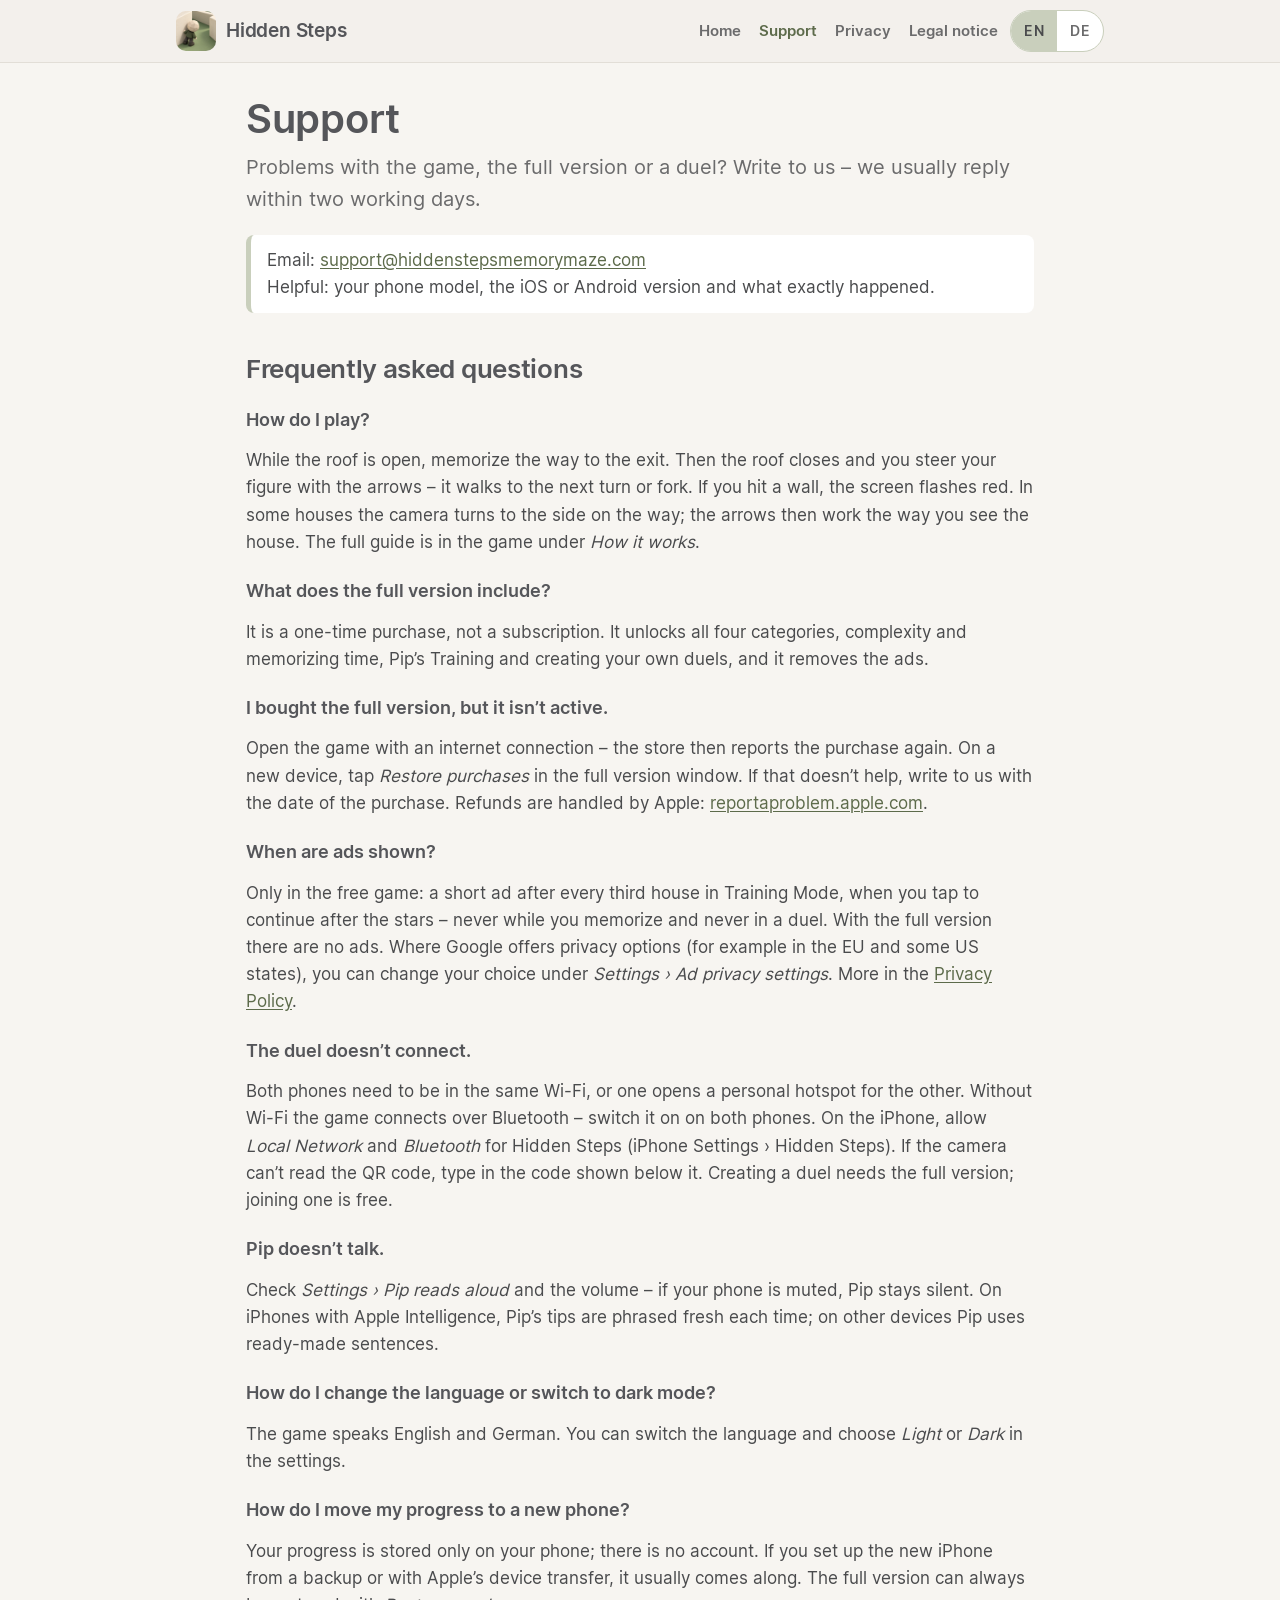
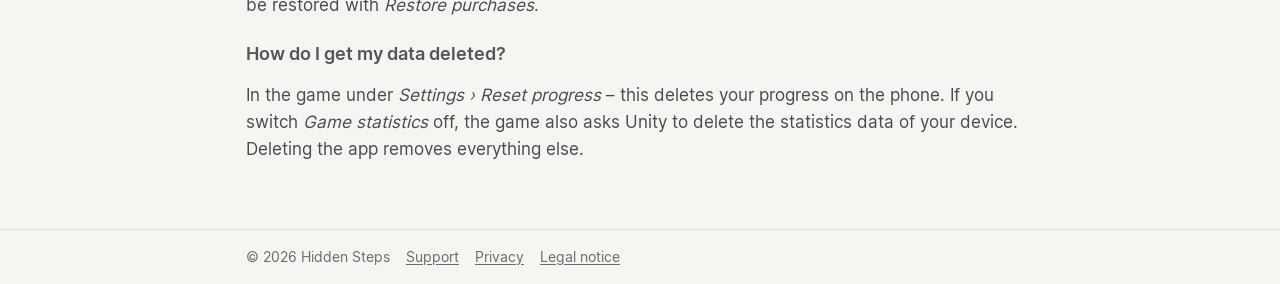
==== help.html @ 1e056431 "Webseite Hidden Steps: Englisch und Deutsch, Support, Datenschutz, Impressum Co-Authored-By: Claude " ====
<!doctype html>
<html lang="en">
<head>
  <meta charset="utf-8">
  <meta name="viewport" content="width=device-width, initial-scale=1">
  <title>Support – Hidden Steps</title>
  <link rel="alternate" hreflang="en" href="https://hiddenstepsmemorymaze.com/help.html">
  <link rel="alternate" hreflang="de" href="https://hiddenstepsmemorymaze.com/support.html">
  <link rel="alternate" hreflang="x-default" href="https://hiddenstepsmemorymaze.com/help.html">
  <link rel="icon" href="assets/favicon.png">
  <link rel="apple-touch-icon" href="assets/apple-touch-icon.png">
  <link rel="stylesheet" href="assets/style.css">
</head>
<body>
  <header class="top">
    <div class="top__inner">
      <a class="top__brand" href="./"><img src="assets/icon.png" alt="">Hidden Steps</a>
      <nav>
        <a href="./">Home</a>
        <a href="help.html" aria-current="page">Support</a>
        <a href="privacy.html">Privacy</a>
        <a href="legal.html">Legal notice</a>
      </nav>
      <div class="lang" role="group" aria-label="Choose language">
        <a href="help.html" hreflang="en" lang="en" aria-label="English" aria-current="true">EN</a>
        <a href="support.html" hreflang="de" lang="de" aria-label="Deutsch">DE</a>
      </div>
    </div>
  </header>

  <main>
    <h1>Support</h1>
    <p class="lead">Problems with the game, the full version or a duel? Write to us – we usually reply within two working
      days.</p>
    <div class="box">
      Email: <a href="mailto:support@hiddenstepsmemorymaze.com?subject=Hidden%20Steps">support@hiddenstepsmemorymaze.com</a><br>
      Helpful: your phone model, the iOS or Android version and what exactly happened.
    </div>

    <h2>Frequently asked questions</h2>

    <h3>How do I play?</h3>
    <p>While the roof is open, memorize the way to the exit. Then the roof closes and you steer your figure with the arrows –
      it walks to the next turn or fork. If you hit a wall, the screen flashes red. In some houses the camera turns to the
      side on the way; the arrows then work the way you see the house. The full guide is in the game under
      <em>How it works</em>.</p>

    <h3>What does the full version include?</h3>
    <p>It is a one-time purchase, not a subscription. It unlocks all four categories, complexity and memorizing time,
      Pip’s Training and creating your own duels, and it removes the ads.</p>

    <h3>I bought the full version, but it isn’t active.</h3>
    <p>Open the game with an internet connection – the store then reports the purchase again. On a new device, tap
      <em>Restore purchases</em> in the full version window. If that doesn’t help, write to us with the date of the purchase.
      Refunds are handled by Apple: <a href="https://reportaproblem.apple.com" rel="noopener">reportaproblem.apple.com</a>.</p>

    <h3>When are ads shown?</h3>
    <p>Only in the free game: a short ad after every third house in Training Mode, when you tap to continue after the stars –
      never while you memorize and never in a duel. With the full version there are no ads. Where Google offers privacy
      options (for example in the EU and some US states), you can change your choice under <em>Settings › Ad privacy
      settings</em>. More in the <a href="privacy.html">Privacy Policy</a>.</p>

    <h3>The duel doesn’t connect.</h3>
    <p>Both phones need to be in the same Wi-Fi, or one opens a personal hotspot for the other. Without Wi-Fi the game connects
      over Bluetooth – switch it on on both phones. On the iPhone, allow <em>Local Network</em> and <em>Bluetooth</em> for
      Hidden Steps (iPhone Settings › Hidden Steps). If the camera can’t read the QR code, type in the code shown below it.
      Creating a duel needs the full version; joining one is free.</p>

    <h3>Pip doesn’t talk.</h3>
    <p>Check <em>Settings › Pip reads aloud</em> and the volume – if your phone is muted, Pip stays silent. On iPhones with
      Apple Intelligence, Pip’s tips are phrased fresh each time; on other devices Pip uses ready-made sentences.</p>

    <h3>How do I change the language or switch to dark mode?</h3>
    <p>The game speaks English and German. You can switch the language and choose <em>Light</em> or <em>Dark</em> in the
      settings.</p>

    <h3>How do I move my progress to a new phone?</h3>
    <p>Your progress is stored only on your phone; there is no account. If you set up the new iPhone from a backup or
      with Apple’s device transfer, it usually comes along. The full version can always be restored with <em>Restore
      purchases</em>.</p>

    <h3>How do I get my data deleted?</h3>
    <p>In the game under <em>Settings › Reset progress</em> – this deletes your progress on the phone. If you switch
      <em>Game statistics</em> off, the game also asks Unity to delete the statistics data of your device. Deleting the app
      removes everything else.</p>
  </main>

  <footer>
    <div class="inner">
      <span>© 2026 Hidden Steps</span>
      <a href="help.html">Support</a>
      <a href="privacy.html">Privacy</a>
      <a href="legal.html">Legal notice</a>
    </div>
  </footer>
</body>
</html>
---- assets/style.css ----
/* hiddenstepsmemorymaze.com – eine Datei für alle Seiten. Schrift lokal (kein Google-Fonts-Abruf, DSGVO).
   Farben wie im Spiel: heller Boden, Salbei, Elfenbein, warmes Grau. */
@font-face {
  font-family: "Inter";
  src: url("Inter-Regular.ttf") format("truetype");
  font-weight: 400;
  font-display: swap;
}
@font-face {
  font-family: "Inter";
  src: url("Inter-SemiBold.ttf") format("truetype");
  font-weight: 600;
  font-display: swap;
}

:root {
  --boden: #f7f5f1;
  --bild: #e9e6e1;
  --elfenbein: #f3f0ec;
  --karte: #ffffff;
  --salbei: #c9cfbc;
  --salbei-hell: #e4e8dc;
  --salbei-dunkel: #5d6b4b;
  --tinte: #4a4b4d;
  --titel: #55565a;
  --leise: #6b6b6c;
  --linie: #e2ded7;
}

* { box-sizing: border-box; }

html { -webkit-text-size-adjust: 100%; }

body {
  margin: 0;
  background: var(--boden);
  color: var(--tinte);
  font: 17px/1.6 "Inter", -apple-system, BlinkMacSystemFont, "Segoe UI", Roboto, Helvetica, Arial, sans-serif;
}

a { color: var(--salbei-dunkel); text-underline-offset: 2px; }
a:hover { color: var(--tinte); }

/* Kopfzeile */
.top {
  background: var(--elfenbein);
  border-bottom: 1px solid var(--linie);
}
.top__inner {
  max-width: 960px;
  margin: 0 auto;
  padding: 10px 16px;
  display: flex;
  align-items: center;
  gap: 12px;
  flex-wrap: wrap;
}
.top__brand {
  display: flex;
  align-items: center;
  gap: 10px;
  color: var(--titel);
  text-decoration: none;
  font-weight: 600;
  font-size: 19px;
  letter-spacing: -0.2px;
}
.top__brand img { width: 40px; height: 40px; border-radius: 10px; }
.top nav { margin-left: auto; display: flex; gap: 18px; flex-wrap: wrap; }
.top nav a { color: var(--leise); text-decoration: none; font-weight: 600; font-size: 15px; }
.top nav a:hover, .top nav a[aria-current="page"] { color: var(--salbei-dunkel); }

/* Sprachauswahl EN | DE: führt zur selben Seite in der anderen Sprache. Reine Links, kein Skript, nichts wird gespeichert. */
.lang {
  display: flex;
  flex: none;
  border: 1px solid var(--salbei);
  border-radius: 999px;
  overflow: hidden;
  background: var(--karte);
}
.lang a {
  padding: 10px 13px;
  color: var(--leise);
  font-size: 14px;
  font-weight: 600;
  line-height: 20px;
  letter-spacing: 0.5px;
  text-decoration: none;
}
.lang a:hover { color: var(--salbei-dunkel); }
.lang a[aria-current="true"] { background: var(--salbei); color: var(--tinte); }

/* Titelbild */
.hero { background: var(--bild); }
.hero img { display: block; width: 100%; max-width: 1400px; margin: 0 auto; height: auto; }

main {
  max-width: 820px;
  margin: 0 auto;
  padding: 32px 16px 48px;
}

h1, h2, h3 { color: var(--titel); font-weight: 600; letter-spacing: -0.3px; line-height: 1.2; }
h1 { font-size: 40px; margin: 0 0 8px; }
h2 { font-size: 26px; margin: 40px 0 10px; }
h3 { font-size: 18px; margin: 24px 0 4px; letter-spacing: 0; }

.motto {
  margin: 0 0 12px;
  color: var(--salbei-dunkel);
  font-weight: 600;
  font-size: 15px;
  letter-spacing: 1.5px;
  text-transform: uppercase;
}
.lead { font-size: 20px; color: var(--leise); margin-top: 0; }
.stand { color: var(--leise); font-size: 15px; }

/* Store-Hinweis */
.store {
  display: inline-block;
  margin: 8px 0 0;
  padding: 12px 22px;
  border-radius: 999px;
  background: var(--salbei);
  color: var(--tinte);
  font-weight: 600;
  text-decoration: none;
}
a.store:hover { background: var(--salbei-dunkel); color: #fff; }

/* So geht's: drei Schritte */
.schritte {
  list-style: none;
  counter-reset: schritt;
  padding: 0;
  margin: 20px 0;
  display: grid;
  grid-template-columns: repeat(auto-fit, minmax(220px, 1fr));
  gap: 16px;
}
.schritte li {
  counter-increment: schritt;
  background: var(--karte);
  border: 1px solid var(--linie);
  border-radius: 16px;
  padding: 16px 18px;
}
.schritte li::before {
  content: counter(schritt);
  display: inline-flex;
  align-items: center;
  justify-content: center;
  width: 32px;
  height: 32px;
  margin-bottom: 8px;
  border-radius: 50%;
  background: var(--salbei-hell);
  color: var(--salbei-dunkel);
  font-weight: 600;
}
.schritte strong { display: block; color: var(--titel); font-size: 18px; }
.schritte p { margin: 4px 0 0; }

/* Bildschirmfotos */
.fotos {
  display: flex;
  justify-content: center;
  gap: 24px;
  margin: 28px 0;
}
.fotos figure { margin: 0; flex: 0 1 253px; text-align: center; }
.fotos img {
  display: block;
  width: 100%;
  height: auto;
  border-radius: 28px;
  border: 1px solid var(--linie);
  box-shadow: 0 10px 30px rgba(74, 75, 77, 0.12);
}
.fotos figcaption { margin-top: 10px; color: var(--leise); font-size: 15px; }

.cards {
  display: grid;
  grid-template-columns: repeat(auto-fit, minmax(220px, 1fr));
  gap: 16px;
  margin: 20px 0;
}
.card {
  background: var(--karte);
  border: 1px solid var(--linie);
  border-radius: 16px;
  padding: 16px 18px;
}
.card strong { display: block; color: var(--salbei-dunkel); font-size: 19px; font-weight: 600; }
.card p { margin: 4px 0 0; }

.box {
  background: var(--karte);
  border-left: 5px solid var(--salbei);
  border-radius: 8px;
  padding: 12px 16px;
  margin: 16px 0;
}

address { font-style: normal; }

footer {
  border-top: 1px solid var(--linie);
  color: var(--leise);
  font-size: 14px;
}
footer .inner {
  max-width: 820px;
  margin: 0 auto;
  padding: 16px;
  display: flex;
  gap: 16px;
  flex-wrap: wrap;
}
footer a { color: var(--leise); }

/* Schmal: Marke und Sprachauswahl in der ersten Zeile, Menü darunter. */
@media (max-width: 720px) {
  .lang { margin-left: auto; }
  .top nav { order: 3; margin-left: 0; width: 100%; }
}

@media (max-width: 560px) {
  h1 { font-size: 32px; }
  .lead { font-size: 18px; }
  .fotos { gap: 12px; }
  .fotos img { border-radius: 18px; }
}
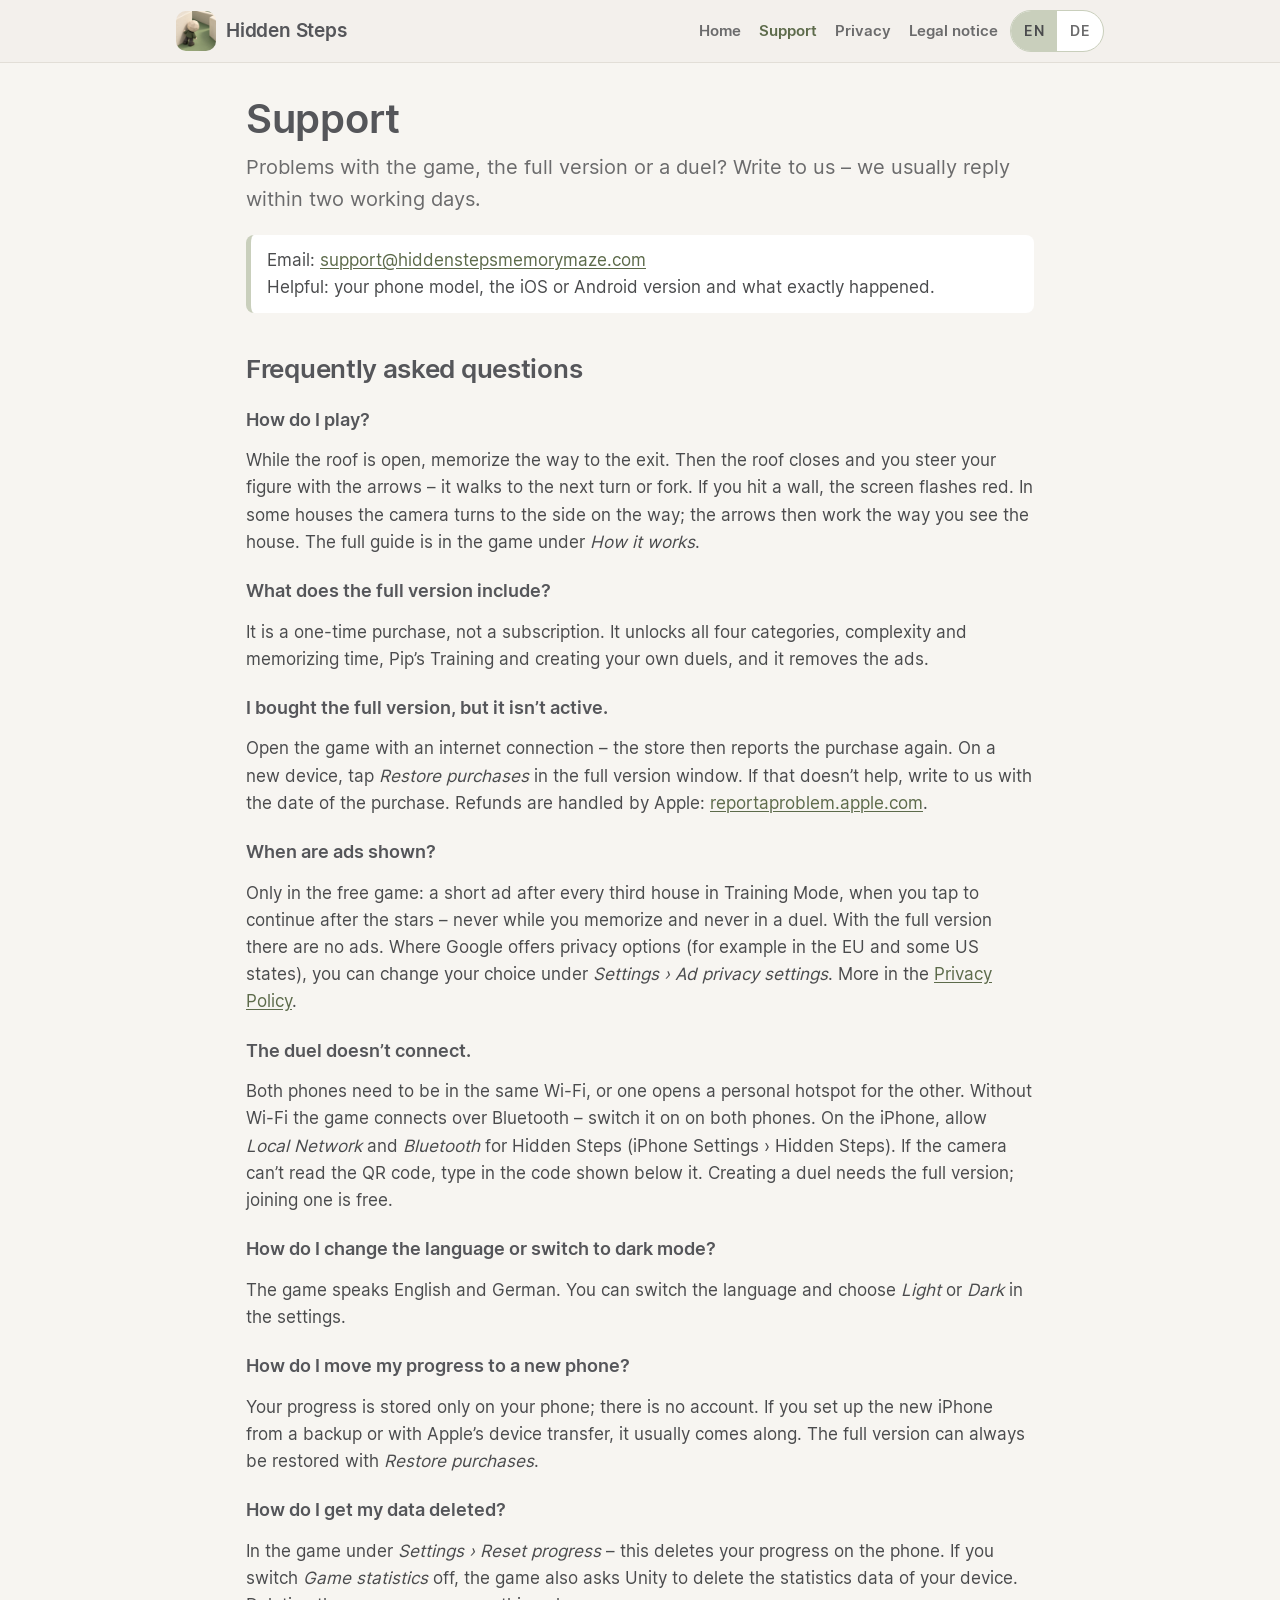
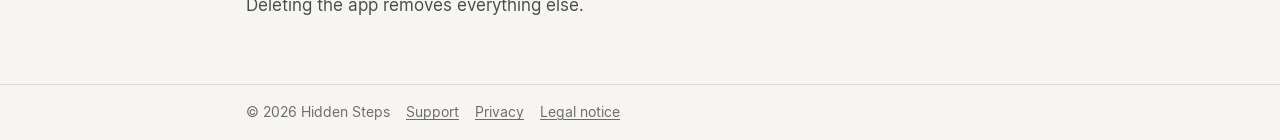
==== commit beb228b4: "Pip liest nicht mehr vor: Hinweise in Hilfe und Datenschutz entfernt Co-Authored-By: Claude Opus 5.5" ====
--- a/help.html
+++ b/help.html
@@ -66,10 +66,6 @@
       Hidden Steps (iPhone Settings › Hidden Steps). If the camera can’t read the QR code, type in the code shown below it.
       Creating a duel needs the full version; joining one is free.</p>
 
-    <h3>Pip doesn’t talk.</h3>
-    <p>Check <em>Settings › Pip reads aloud</em> and the volume – if your phone is muted, Pip stays silent. On iPhones with
-      Apple Intelligence, Pip’s tips are phrased fresh each time; on other devices Pip uses ready-made sentences.</p>
-
     <h3>How do I change the language or switch to dark mode?</h3>
     <p>The game speaks English and German. You can switch the language and choose <em>Light</em> or <em>Dark</em> in the
       settings.</p>
